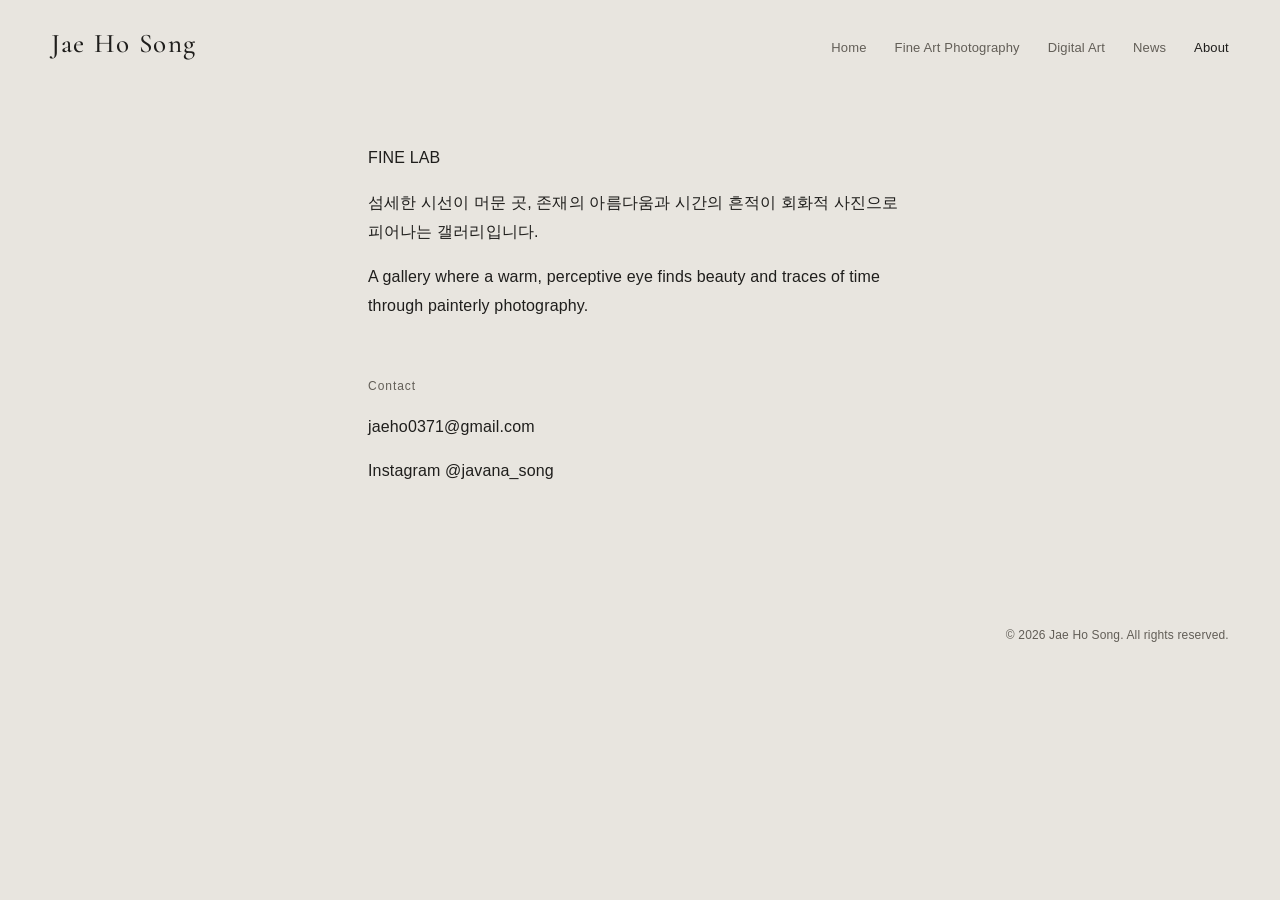
==== about/index.html @ cd671564 "Site update 2026-11-13 16:50" ====
<!doctype html>
<html lang="ko" data-theme="stone" data-type="sans" data-size="area" data-name="cormorant">
<head>
<meta charset="utf-8">
<meta name="viewport" content="width=device-width, initial-scale=1">
<title>About — Jae Ho Song</title>
<meta name="description" content="FINE LAB 섬세한 시선이 머문 곳, 존재의 아름다움과 시간의 흔적이 회화적 사진으로 피어나는 갤러리입니다. A gallery where a warm, perceptive eye finds beauty and traces of time through painterly photogr…"><meta property="og:type" content="website">
<meta property="og:site_name" content="Jae Ho Song">
<meta property="og:title" content="About — Jae Ho Song">
<meta property="og:description" content="FINE LAB 섬세한 시선이 머문 곳, 존재의 아름다움과 시간의 흔적이 회화적 사진으로 피어나는 갤러리입니다. A gallery where a warm, perceptive eye finds beauty and traces of time through painterly photogr…"><meta property="og:locale" content="ko_KR">
<link rel="icon" href="../favicon.ico" sizes="any">
<link rel="icon" type="image/png" sizes="32x32" href="../static/favicon-32.png">
<link rel="apple-touch-icon" href="../static/apple-touch-icon.png">
<link rel="preconnect" href="https://fonts.googleapis.com">
<link rel="preconnect" href="https://fonts.gstatic.com" crossorigin>
<link rel="stylesheet" href="https://fonts.googleapis.com/css2?family=Cormorant+Garamond:wght@500&amp;text=Jae%20Ho%20Song&amp;display=swap">
<link rel="stylesheet" href="../static/style.css?v=68f85788b6">
</head>
<body>
<header class="site-header">
  <a class="site-name" href="../">Jae Ho Song</a>
  <nav aria-label="Site menu">
    <a href="../">Home</a>
    <a href="../fine-art-photography/">Fine Art Photography</a>
    <a href="../digital-art/">Digital Art</a>
<a href="../news/">News</a>    <a href="../about/" aria-current="page">About</a>
  </nav>
</header>
<main>
<article class="about">
  <h1 class="page-title sr-only">About</h1>
<div class="prose"><p>FINE LAB </p>
<p>섬세한 시선이 머문 곳, 존재의 아름다움과 시간의 흔적이 회화적 사진으로 피어나는 갤러리입니다.</p>
<p>A gallery where a warm, perceptive eye finds beauty and traces of time through painterly photography.</p></div>

  <section class="contact-block">
    <h2>Contact</h2>
<p><a class="js-email" data-u="1730oheaj" data-d="moc.liamg">jaeho0371 [at] gmail [dot] com</a></p><p><a href="https://www.instagram.com/javana_song/">Instagram @javana_song</a></p>  </section>
</article>
</main>
<footer class="site-footer no-contact">
  <p>© 2026 Jae Ho Song. All rights reserved.</p>
</footer>
<script src="../static/gallery.js?v=7bb5bf4779" defer></script>
</body>
</html>
---- static/style.css ----
/* Created: 2026-11-10 11:46 */
/*
 * Portfolio styles. Two design axes, chosen in site.yaml:
 *   theme    → <html data-theme="white|light|stone|taupe|gray|mist|espresso|dark|black|slate|navy|green|sage|lightsage|oxblood">   background tone
 *   typeface → <html data-type="sans|serif">    Gothic (system) or Myeongjo (Noto Serif KR)
 *   name_font → <html data-name="plain|cormorant|italiana|cinzel">   the header name only
 * The site recedes like a gallery wall: neutral colours, small type, generous space.
 */

/* ---- Tokens ---------------------------------------------------------- */

/* Background themes (2026-11-10: white, gray, black, navy added). --muted keeps at least
   4.5:1 contrast with --bg, because it is used for small text. */
:root,
[data-theme="light"] {
  --bg: #f2f0eb;          /* warm off-white, gallery wall */
  --text: #2a2926;
  --muted: #6f6b64;
  --line: #dedad2;
  --hover: #000;
  color-scheme: light;
}

[data-theme="white"] {
  --bg: #ffffff;          /* white cube */
  --text: #222222;
  --muted: #737373;
  --line: #e6e6e6;
  --hover: #000;
  color-scheme: light;
}

[data-theme="gray"] {
  --bg: #e2e1de;          /* soft gallery grey, calm behind colour work */
  --text: #252523;
  --muted: #62605b;
  --line: #cbc9c4;
  --hover: #000;
  color-scheme: light;
}

[data-theme="stone"] {
  --bg: #e8e5df;          /* greige: modern and quietly elegant, warm without looking beige */
  --text: #1f1e1c;
  --muted: #625e57;
  --line: #d3cfc7;
  --hover: #000;
  color-scheme: light;
}

[data-theme="espresso"] {
  --bg: #1e1b19;          /* warm charcoal with a hint of brown, softer than black */
  --text: #ece6dd;
  --muted: #9b9289;
  --line: #363130;
  --hover: #fff;
  color-scheme: dark;
}

[data-theme="dark"] {
  --bg: #1c1c1b;          /* deep charcoal, never pure black */
  --text: #e4e1db;
  --muted: #8e8a83;
  --line: #34332f;
  --hover: #fff;
  color-scheme: dark;
}

[data-theme="black"] {
  --bg: #0b0b0b;          /* near black, projection-room feel */
  --text: #e8e6e1;
  --muted: #8f8b84;
  --line: #262624;
  --hover: #fff;
  color-scheme: dark;
}

[data-theme="mist"] {
  --bg: #e6e9ec;          /* very pale blue-grey: white with a cool hint */
  --text: #1e2226;
  --muted: #5c636b;
  --line: #cfd4d9;
  --hover: #000;
  color-scheme: light;
}

[data-theme="slate"] {
  --bg: #22272d;          /* dark blue-grey, quieter and less blue than navy */
  --text: #e4e7ea;
  --muted: #949ca5;
  --line: #363d45;
  --hover: #fff;
  color-scheme: dark;
}

[data-theme="taupe"] {
  --bg: #d9d1c7;          /* warm taupe: one step deeper and warmer than greige */
  --text: #231f1b;
  --muted: #5a5148;
  --line: #c4bbb0;
  --hover: #000;
  color-scheme: light;
}

[data-theme="green"] {
  --bg: #1f2b25;          /* museum green: deep, muted wall of a painting gallery */
  --text: #e6e8e1;
  --muted: #97a299;
  --line: #34433b;
  --hover: #fff;
  color-scheme: dark;
}

[data-theme="sage"] {
  --bg: #363a38;          /* sage green: museum green lighter, saturation down to a quarter (2026-11-10 tuned) */
  --text: #e7e9e4;
  --muted: #a4ada7;
  --line: #49504c;
  --hover: #fff;
  color-scheme: dark;
}

[data-theme="lightsage"] {
  --bg: #dde3de;          /* light sage: pale grey with a hint of green */
  --text: #1f231f;
  --muted: #59615a;
  --line: #c7cec8;
  --hover: #000;
  color-scheme: light;
}

[data-theme="oxblood"] {
  --bg: #2b1a1c;          /* oxblood: deep wine, classical salon wall */
  --text: #eee3df;
  --muted: #a8948f;
  --line: #45302f;
  --hover: #fff;
  color-scheme: dark;
}

[data-theme="navy"] {
  --bg: #161b24;          /* deep ink blue */
  --text: #e3e5ea;
  --muted: #8f97a6;
  --line: #2a3140;
  --hover: #fff;
  color-scheme: dark;
}

:root,
[data-type="sans"] {
  --font: -apple-system, BlinkMacSystemFont, "Apple SD Gothic Neo", "Noto Sans KR", "Helvetica Neue", sans-serif;
  --weight: 400;
  --weight-title: 500;
  --tracking: 0.01em;
}

[data-type="serif"] {
  --font: "Noto Serif KR", "AppleMyungjo", "Nanum Myeongjo", Georgia, serif;
  --weight: 300;
  --weight-title: 400;
  --tracking: 0;
}

:root {
  --gutter: clamp(16px, 4vw, 56px);
  --page-max: 1280px;     /* content width shared by header, galleries and footer */
  --gap: clamp(8px, 1.25vw, 18px);   /* space between works in masonry */
  --measure: 34rem;       /* comfortable reading width for statements */
  --work-max-h: 64vh;     /* tallest a work may be in the sequence view (84 → 72 → 64vh, 2026-11-10) */
  /*
   * Equal-area sizing: a work with aspect ratio r (= --r, width/height) gets
   *   width = K·√r,  height = K/√r   → area K² for every work.
   * K = 66vh puts a 2:3 portrait at ~81vh tall and a 3:2 landscape at ~81vh wide.
   * On narrow screens K also stays below column width / √1.5, so a 3:2 landscape still
   * fits the column and portraits shrink to the same area instead of filling the width.
   */
  --area-ref: 1.1547;     /* √(4/3): a 4:3 landscape (the operator's format) fills a column at equal area */
  --area-k: min(58vh, calc((100vw - 2 * var(--gutter)) / var(--area-ref)));   /* 2026-11-10: 66 → 76 → 66 → 58vh (large view smaller) */
}

/* ---- Base ------------------------------------------------------------ */

* { box-sizing: border-box; }

html { background: var(--bg); }

body {
  margin: 0;
  background: var(--bg);
  color: var(--text);
  font-family: var(--font);
  font-weight: var(--weight);
  font-size: 15px;
  line-height: 1.75;
  letter-spacing: var(--tracking);
  -webkit-font-smoothing: antialiased;
  transition: background-color .3s ease, color .3s ease;
  word-break: keep-all;        /* Korean: break lines between words, not inside them */
  overflow-wrap: break-word;   /* but never let a long unbroken string overflow */
}

a { color: inherit; text-decoration: none; transition: color .2s ease; }
a:hover { color: var(--hover); }

img { display: block; max-width: 100%; height: auto; }

button {
  font: inherit;
  color: inherit;
  background: none;
  border: 0;
  padding: 0;
  cursor: pointer;
}

:focus-visible { outline: 1px solid var(--muted); outline-offset: 4px; }

.year, .count, .work-detail { color: var(--muted); }
.empty { color: var(--muted); padding: 24vh 0; text-align: center; }

/* ---- Header & footer -------------------------------------------------- */

/* Header, content and footer share one width so their edges line up. */
.site-header, main, .site-footer {
  width: 100%;
  max-width: calc(var(--page-max) + 2 * var(--gutter));
  margin-inline: auto;
}

.site-header {
  display: flex;
  justify-content: space-between;
  align-items: baseline;
  gap: 16px;
  padding: 28px var(--gutter);
}
.site-name {
  font-family: var(--name-font, var(--font));
  font-size: var(--name-size, 15px);
  font-weight: var(--name-weight, var(--weight-title));
  letter-spacing: var(--name-spacing, 0.08em);
  line-height: 1.2;
}
/* Name typeface (site.yaml name_font → <html data-name>). Latin display faces loaded from
   Google Fonts with only the name's letters; anything else falls back to the body font. */
[data-name="cormorant"] { --name-font: "Cormorant Garamond", var(--font); --name-size: 27px; --name-weight: 500; --name-spacing: 0.06em; }
[data-name="italiana"]  { --name-font: "Italiana", var(--font);           --name-size: 26px; --name-weight: 400; --name-spacing: 0.12em; }
[data-name="cinzel"]    { --name-font: "Cinzel", var(--font);             --name-size: 18px; --name-weight: 500; --name-spacing: 0.14em; }
.site-header { flex-wrap: wrap; }
.site-header nav { display: flex; flex-wrap: wrap; gap: 8px 28px; font-size: 13px; color: var(--muted); }
.site-header nav a:hover { color: var(--text); }
.site-header nav a[aria-current="page"] { color: var(--text); }
@media (max-width: 600px) { .site-header nav { gap: 8px 18px; } }

main { padding: 0 var(--gutter) 96px; }

.page-title {
  font-size: 13px;
  font-weight: var(--weight);
  color: var(--muted);
  letter-spacing: 0.08em;
  margin: 40px 0 48px;
}

.site-footer {
  display: flex;
  flex-wrap: wrap;
  justify-content: space-between;
  gap: 8px 24px;
  padding: 28px var(--gutter);
  font-size: 12px;
  color: var(--muted);
}
.site-footer p { margin: 0; }
.site-footer .contact { display: flex; gap: 20px; }
.site-footer.no-contact { justify-content: flex-end; }   /* © line stays on the right */

/* ---- Home ------------------------------------------------------------- */

.home-featured { display: grid; gap: 16vh; padding: 2vh 0 10vh; }
/* The artist's name under the featured work was removed from view (2026-11-10, operator request);
   the h1 stays for screen readers and search engines. The header already shows the name. */
.home-name {
  position: absolute;
  width: 1px; height: 1px;
  margin: -1px; padding: 0; border: 0;
  overflow: hidden;
  clip: rect(0 0 0 0);
  white-space: nowrap;
}
.featured-work { margin: 0; display: flex; justify-content: center; }
.featured-work[hidden] { display: none; }   /* one featured work on screen; the rest wait */
.featured-work img { max-height: 62vh; width: auto; }   /* the first screen is not filled by one photo */

/* Home slideshow = a "video screen" in place of the featured work (2026-11-13, operator
   request). gallery.js removes `hidden` from every work and stacks them in one grid cell
   (as tall as the tallest, so the page never jumps); only .is-current is visible. --r sizes
   a deferred work's box before its image is loaded.
   Dissolve (operator request, 2–3 s, site.yaml slideshow_dissolve → --dissolve): the new work
   fades in on top while the old one stays almost full until late (ease-in curve), so the two
   pictures blend into each other instead of dipping to the background in between. */
.home-featured.has-slideshow { padding-bottom: 0; }
.home-featured.is-player { grid-template-areas: "s"; gap: 0; }
.home-featured.is-player .featured-work {
  grid-area: s;
  align-self: center;
  z-index: 0;
  opacity: 0;
  visibility: hidden;
  transition: opacity var(--dissolve, 2.5s) cubic-bezier(.7, 0, .9, .6),
              visibility 0s linear var(--dissolve, 2.5s);
}
.home-featured.is-player .featured-work.is-current {
  z-index: 1;
  opacity: 1;
  visibility: visible;
  transition: opacity var(--dissolve, 2.5s) cubic-bezier(.4, 0, .4, 1);
}
.home-featured.is-player .featured-work img { aspect-ratio: var(--r); height: auto; }
/* Home canvas (site.yaml home_canvas / home_bezel, 2026-11-13, operator request): the featured
   work and the slideshow play inside a fixed-ratio screen with a slim bezel, so the frame never
   changes size. Like the equal square cells, every work is fitted inside whole (the long side
   meets the screen edge), centred, never cropped or stretched; the rest is the screen colour.
   The section is a size container, so 100cqw / 100cqh are the inside of the screen. */
.home-featured.has-canvas {
  --bz: 4px;                                              /* bezel width */
  --bz-pad: 0px;                                          /* mat between bezel and screen */
  --bz-color: color-mix(in srgb, var(--text) 22%, var(--bg));
  --bz-screen: color-mix(in srgb, var(--text) 5%, var(--bg));
  --bz-radius: 6px;
  --bz-shadow: none;
  box-sizing: border-box;
  width: min(100%, 1000px, calc(62vh * var(--canvas-r)));
  aspect-ratio: var(--canvas-r);
  margin: 2vh auto 10vh;
  padding: var(--bz-pad);
  border: var(--bz) solid var(--bz-color);
  border-radius: var(--bz-radius);
  background: var(--bz-screen);
  box-shadow: var(--bz-shadow);
  container-type: size;
  overflow: hidden;
  grid-template-areas: "s";
  gap: 0;
}
.home-featured.has-canvas.has-slideshow { margin-bottom: 0; }
.home-featured.has-canvas[data-bezel="monitor"] {
  --bz: 6px;
  --bz-color: #1c1c1e;
  --bz-screen: #0d0d0e;
  --bz-radius: 8px;
  --bz-shadow: 0 8px 28px rgba(0, 0, 0, .18);
}
.home-featured.has-canvas[data-bezel="frame"] {
  --bz: 1px;
  --bz-pad: 14px;
  --bz-color: var(--line);
  --bz-screen: color-mix(in srgb, var(--text) 3%, var(--bg));
  --bz-radius: 0;
}
.home-featured.has-canvas .featured-work {
  grid-area: s;
  min-width: 0;
  min-height: 0;
  display: flex;
  align-items: center;
  justify-content: center;
}
.home-featured.has-canvas .featured-work img {
  width: min(100cqw, calc(100cqh * var(--r)));
  height: auto;
  max-height: none;
  aspect-ratio: var(--r);
}
.home-featured.has-canvas .featured-work[hidden] { display: none; }
@media (max-width: 700px) {
  .home-featured.has-canvas { --bz: 3px; }
  .home-featured.has-canvas[data-bezel="frame"] { --bz: 1px; --bz-pad: 8px; }
}

.home-controls {
  display: flex;
  justify-content: center;
  align-items: center;
  gap: 4px;
  margin: 3.5vh 0 10vh;                /* gap above: 5vh → 3.5vh (operator request) */
}
.home-controls[hidden] { display: none; }
/* Player keys (2026-11-13, operator request): the icon alone, no shape around it, in a tone
   close to the background; it turns to the text colour on hover/focus and dips slightly when
   pressed. The 48×32 box is only the click/touch area. */
.key {
  width: 48px;
  height: 32px;                        /* clearly lower than wide (operator request) */
  display: inline-flex;
  align-items: center;
  justify-content: center;
  color: color-mix(in srgb, var(--text) 55%, var(--bg));   /* icon in the background's tone */
  background: none;
  border: 0;
  transition: color .15s, transform .1s;
}
.key:hover, .key:focus-visible { color: var(--text); }
.key:active { transform: translateY(1px); }
.key svg { width: 18px; height: 18px; fill: currentColor; }
/* Play / Pause icons 1.5× the arrows (operator request), in a slightly taller box. */
.hc-play { height: 40px; }
.hc-play svg { width: 27px; height: 27px; }
.hc-play .icon-play { margin-left: 2px; }   /* optical centre of ▶ */
.hc-play[data-state="playing"] .icon-play, .hc-play[data-state="paused"] .icon-pause { display: none; }
.hc-mute[data-state="on"] .icon-muted, .hc-mute[data-state="off"] .icon-sound { display: none; }
@media (prefers-reduced-motion: reduce) {
  .home-featured.is-player .featured-work, .home-featured.is-player .featured-work.is-current { transition: none; }
}

.series-index { max-width: var(--measure); margin: 0 auto; }
.index-category {
  font-size: 12px;
  font-weight: var(--weight);
  color: var(--muted);
  letter-spacing: 0.08em;
  margin: 40px 0 10px;
}
.index-category:first-child { margin-top: 0; }
.series-index ul { list-style: none; padding: 0; margin: 0; }
.series-index li { border-top: 1px solid var(--line); }
.series-index li:last-child { border-bottom: 1px solid var(--line); }
.series-index a {
  display: flex;
  justify-content: space-between;
  gap: 16px;
  padding: 14px 0;
}

/* ---- Series list ------------------------------------------------------ */

.series-grid { padding: 0; margin: 0; }
.series-grid.count-1 { max-width: 1080px; margin: 0 auto; }
.series-grid.count-2 { display: grid; gap: 72px 40px; grid-template-columns: repeat(auto-fit, minmax(min(100%, 360px), 1fr)); }
.series-grid.count-many { --cols: 3; --gap: clamp(16px, 2.5vw, 40px); display: grid; grid-template-columns: repeat(var(--cols), minmax(0, 1fr)); gap: 56px var(--gap); }   /* 3+ series: plain rows of equal cells (2026-11-11, was masonry) */
@media (max-width: 1100px) { .series-grid.count-many { --cols: 2; } }
@media (max-width: 600px)  { .series-grid.count-many { --cols: 1; } }
.series-grid a { display: block; }
.series-grid.count-1 .cover img { width: 100%; }
.series-grid a:hover img { opacity: .92; }
.series-meta { display: flex; gap: 12px; align-items: baseline; margin-top: 14px; }
.series-meta .count { margin-left: auto; font-size: 12px; }

/* ---- Series page ------------------------------------------------------ */

/* Title block aligned with the left edge of the works below (2026-11-10). In the sequence view
   gallery.js sets --head-indent to the first work's left edge; text keeps a reading width. */
.series-header { margin: 40px 0 6vh; padding-left: var(--head-indent, 0px); }
.series-header > * { max-width: var(--measure); }
.breadcrumb { display: flex; flex-wrap: wrap; gap: 8px; margin: 0 0 6px; font-size: 12px; letter-spacing: 0.04em; color: var(--muted); }
.breadcrumb a { text-decoration: underline; text-decoration-color: var(--line); text-underline-offset: 3px; }
.breadcrumb a:hover { color: var(--text); text-decoration-color: currentColor; }

/* Previous / next series, under the works */
.series-pager {
  display: flex;
  justify-content: space-between;
  gap: 24px;
  margin-top: 12vh;
  padding-top: 28px;
  border-top: 1px solid var(--line);
}
.series-pager a { display: flex; flex-direction: column; gap: 6px; max-width: 48%; }
.pager-next { margin-left: auto; text-align: right; align-items: flex-end; }
.pager-label { font-size: 12px; letter-spacing: 0.04em; color: var(--muted); }
.pager-title { font-size: 16px; font-weight: var(--weight-title); line-height: 1.4; }
.series-pager a:hover .pager-label { color: var(--text); }
.series-pager a:hover .pager-title { text-decoration: underline; text-underline-offset: 4px; }

/* Previous / next series as fixed arrows, halfway down the screen, in the space outside the
   content column (so they never cover a work). Hidden on narrow screens, where the margin is
   too thin; the pager at the bottom stays. */
.series-side a {
  position: fixed;
  top: 50%;
  z-index: 5;
  transform: translate(-50%, -50%);
  display: grid;
  place-items: center;
  width: 32px;
  height: 64px;
  font-size: 46px;
  font-weight: 200;
  line-height: 1;
  color: var(--muted);
  transition: color .2s ease;
}
/* centred in the free space beside the content column: half of max(gutter, side margin) */
.series-side .side-prev { left: calc(max(var(--gutter), (100vw - var(--page-max)) / 2) / 2); }
.series-side .side-next { right: calc(max(var(--gutter), (100vw - var(--page-max)) / 2) / 2); transform: translate(50%, -50%); }
.series-side a:hover, .series-side a:focus-visible { color: var(--text); }
/* On hover / keyboard focus a label slides out toward the page: "Previous series" + title
   (2026-11-11). It may overlap a work while shown, so it has the page background. */
.series-side .side-label {
  position: absolute;
  top: 50%;
  display: flex;
  flex-direction: column;
  gap: 4px;
  padding: 10px 14px;
  white-space: nowrap;
  font-size: 13px;
  font-weight: normal;
  line-height: 1.3;
  color: var(--text);
  background: var(--bg);
  opacity: 0;
  pointer-events: none;
  transition: opacity .2s ease, transform .2s ease;
}
.series-side .side-label .pager-title { font-size: 15px; }
.series-side .side-prev .side-label { left: 100%; transform: translate(-6px, -50%); }
.series-side .side-next .side-label { right: 100%; transform: translate(6px, -50%); align-items: flex-end; text-align: right; }
.series-side a:hover .side-label,
.series-side a:focus-visible .side-label { opacity: 1; transform: translate(0, -50%); }
@media (max-width: 900px) { .series-side { display: none; } }

/* Category page header */
.category-header { margin: 40px 0 56px; }
.category-header > * { max-width: var(--measure); }
.category-header.count-1 { max-width: 1080px; margin-inline: auto; }   /* same box as the single cover */
.category-header h1 { font-size: 22px; font-weight: var(--weight-title); margin: 0; line-height: 1.4; }
.series-header h1 { font-size: 22px; font-weight: var(--weight-title); margin: 0; line-height: 1.4; }
.series-sub { display: flex; gap: 12px; margin: 6px 0 0; font-size: 13px; }
.statement { margin-top: 28px; }
.statement p { margin: 0 0 1em; }

.view-switch { display: flex; gap: 20px; margin-top: 36px; font-size: 13px; color: var(--muted); }
.view-switch[hidden] { display: none; }   /* shown by gallery.js; without JS only the sequence exists */
.view-switch button[aria-pressed="true"] { color: var(--text); text-decoration: underline; text-underline-offset: 6px; }

/* Sequence: one work per screen (image ≤ 84vh plus generous spacing between works) */
.sequence { display: grid; gap: 16vh; }
@media (max-width: 700px) { .sequence { gap: 9vh; } }
.work {
  margin: 0;
  display: flex;
  flex-direction: column;
  align-items: center;
  scroll-margin-top: 6vh;
}
.work-link { display: block; width: 100%; cursor: zoom-in; }
.work img { max-height: var(--work-max-h); width: auto; margin-inline: auto; }

/* Equal area (html[data-size="area"]): width from the formula above, never wider
   than the column and never taller than --work-max-h. --r / --sr come from build.py. */
[data-size="area"] .work img {
  width: min(100%, calc(var(--area-k) * var(--sr)), calc(var(--work-max-h) * var(--r)));
  max-height: none;
}
/* Home page featured works: same equal-area rule on a smaller scale, so the first screen
   is not filled by one photo (2026-11-10: was 84% of the screen height, now ≤ 62%). */
[data-size="area"] .featured-work img {
  --featured-k: min(54vh, var(--area-k));
  --featured-max-h: 62vh;
  width: min(100%, calc(var(--featured-k) * var(--sr)), calc(var(--featured-max-h) * var(--r)));
  max-height: none;
}
.work figcaption { margin-top: 18px; font-size: 13px; text-align: center; line-height: 1.6; }
.work figcaption .work-detail { display: block; font-size: 12px; }

/* ---- Masonry (series index, series list with 3+ series) -----------------
 * Every work keeps its original aspect ratio: fixed column widths, natural heights,
 * nothing cropped. static/gallery.js deals items into the shortest column in order;
 * without JS the CSS multi-column fallback below shows the same thing (column order).
 */
.masonry { --cols: 4; }
/* Series grid view (목록 보기): equal-AREA brick rows (2026-11-11, operator request; first
   tried equal-height rows, where a 3:4 portrait got only 56% of a 4:3 landscape's area).
   Each row fills the width; every work in a row has the same area, so a portrait is about
   1.3× taller than a landscape and a landscape about 1.3× wider. Flex basis and grow are both
   ∝ √r, so widths stay ∝ √r while the row stretches (width·height = constant per row).
   Works hang from a shared top line in their row (2026-11-11; tried centred, then bottom);
   nothing is cropped; artist's order; no JS.
   --row-h is the height a square work would have. The ::after filler keeps a short last
   row at the target size. Browsers without CSS sqrt() fall back to equal-height rows. */
.index-grid {
  --row-h: clamp(110px, 24vw, 320px);
  --gap: clamp(8px, 1.4vw, 20px);
  display: flex;
  flex-wrap: wrap;
  align-items: flex-start;   /* top edges line up in each row */
  gap: var(--gap);
}
.index-grid > .m-item { flex: calc(var(--r) * 100) 1 calc(var(--r) * var(--row-h)); min-width: 0; }
.index-grid > .m-item { flex: calc(sqrt(var(--r)) * 100) 1 calc(sqrt(var(--r)) * var(--row-h)); }
.index-grid::after { content: ""; flex: 100000 1 0; }   /* takes all spare space in the last row only */
@media (max-width: 1100px) { .masonry { --cols: 3; } }
@media (max-width: 700px)  { .masonry { --cols: 2; } }

.masonry:not(.is-masonry) { column-count: var(--cols); column-gap: var(--gap); }
.masonry:not(.is-masonry) > .m-item { break-inside: avoid; margin-bottom: var(--gap); }
.masonry.is-masonry { display: flex; align-items: flex-start; gap: var(--gap); }
.masonry-col { flex: 1 1 0; min-width: 0; display: flex; flex-direction: column; gap: var(--gap); }
.m-item { position: relative; }
.m-item a { display: block; }
.m-item img { width: 100%; height: auto; }
/* Equal cells in grids (2026-11-11, operator request: mixed landscape/portrait looked uneven).
   In the series 목록 보기 and the category page (2+ series) every work fits inside the same
   square cell: its long edge equals the cell side, so a 4:3 landscape and a 3:4 portrait are
   the same size turned 90°. The work is whole (never cropped) and centred in the cell both ways
   (2026-11-11; it sat at the left before). The cell is the column width (cqw of
   the container), so rows line up. Browsers without container queries show every work at
   full column width, as before. */
.series-grid:not(.count-1) .m-item { container-type: inline-size; }
.series-grid:not(.count-1) .cover img {
  width: min(100cqw, calc(100cqw * var(--r)));
  margin-block: calc((100cqw - min(100cqw, calc(100cqw / var(--r)))) / 2);
  margin-inline: auto;
}
.series-grid:not(.count-1) .cover { display: flow-root; }   /* keeps the cover's centring margins inside it, so title rows line up */
.series-grid:not(.count-1) .cover img { height: auto; }
/* The series title starts at the cover's left edge, not the cell's. */
.series-grid:not(.count-1) .series-meta { padding-inline-start: calc((100cqw - min(100cqw, calc(100cqw * var(--r)))) / 2); }
.index-grid .m-item > a { position: relative; }
   /* the hover caption sits on the work, not the empty part of the cell */

/* Index view of a series */
.index-grid a { cursor: zoom-in; }
.index-grid img { transition: opacity .2s ease; }
.index-grid a:hover img { opacity: .85; }

/* Titles: hidden until hover or keyboard focus, so the grid stays quiet */
.index-caption {
  position: absolute;
  left: 0;
  right: 0;
  bottom: 0;
  padding: 18px 10px 8px;
  font-size: 12px;
  line-height: 1.4;
  color: #fff;
  background: linear-gradient(transparent, rgba(0, 0, 0, .55));
  opacity: 0;
  transition: opacity .2s ease;
  pointer-events: none;
}
.index-grid a:hover .index-caption,
.index-grid a:focus-visible .index-caption { opacity: 1; }

.series[data-view="sequence"] .index-grid { display: none; }
.series[data-view="index"] .sequence { display: none; }

/* ---- Lightbox: one work, whole, at its original aspect ratio -------------- */

.lightbox {
  --lb-pad: clamp(12px, 3vw, 48px);
  --lb-cap: 56px;                      /* room for the caption under the work */
  position: fixed;
  inset: 0;
  width: 100vw;
  height: 100dvh;
  max-width: none;
  max-height: none;
  margin: 0;
  padding: 0;
  border: 0;
  background: var(--bg);
  color: var(--text);
  overflow: hidden;
}
.lightbox::backdrop { background: var(--bg); }
.lightbox:focus { outline: none; }
html.lb-open { overflow: hidden; }

.lb-stage {
  position: absolute;
  inset: var(--lb-pad) var(--lb-pad) calc(var(--lb-pad) + var(--lb-cap));
  display: flex;
  align-items: center;
  justify-content: center;
}
/* Fit inside the stage in both directions; height follows from the ratio. */
.lb-img {
  width: min(100%, calc((100dvh - 2 * var(--lb-pad) - var(--lb-cap)) * var(--r, 1.5)));
  height: auto;
  max-height: 100%;
  user-select: none;
  -webkit-user-drag: none;
}

.lb-caption {
  position: absolute;
  left: var(--lb-pad);
  right: var(--lb-pad);
  bottom: calc(var(--lb-pad) / 2);
  height: var(--lb-cap);
  margin: 0;
  display: flex;
  flex-direction: column;
  align-items: center;
  justify-content: center;
  font-size: 13px;
  line-height: 1.6;
  text-align: center;
}
.lb-detail { font-size: 12px; color: var(--muted); }
.lb-count { position: absolute; top: 14px; left: var(--lb-pad); margin: 0; font-size: 12px; color: var(--muted); }

.lb-btn {
  position: absolute;
  width: 44px;
  height: 44px;
  display: flex;
  align-items: center;
  justify-content: center;
  font-size: 26px;
  line-height: 1;
  color: var(--muted);
}
.lb-btn:hover { color: var(--text); }
.lb-btn[hidden] { display: none; }
.lb-close { top: 4px; right: 4px; font-size: 20px; }
.lb-prev, .lb-next { top: 50%; transform: translateY(-50%); }
.lb-prev { left: 0; }
.lb-next { right: 0; }
/* Touch screens swipe instead; arrows would sit on top of the work. */
@media (hover: none) { .lb-prev, .lb-next { display: none; } }

/* ---- About ------------------------------------------------------------ */

.about { max-width: var(--measure); margin: 0 auto; padding-top: 40px; }   /* room the hidden title used to take */
/* About text a little larger than the 15px body text (2026-11-10, operator request) */
.about { font-size: 16px; }
.about .prose { line-height: 1.8; }
/* Hidden on screen, still read by screen readers and search engines */
.sr-only {
  position: absolute !important;
  width: 1px; height: 1px;
  margin: -1px; padding: 0; border: 0;
  overflow: hidden;
  clip: rect(0 0 0 0);
  white-space: nowrap;
}
.about .page-title { color: var(--text); font-size: 22px; font-weight: var(--weight-title); letter-spacing: 0; }
.cv h2, .contact-block h2 {
  font-size: 12px;
  font-weight: var(--weight);
  color: var(--muted);
  letter-spacing: 0.08em;
  margin: 56px 0 14px;
}
.cv dl { display: grid; grid-template-columns: 4.5em 1fr; gap: 8px 16px; margin: 0; }
.cv dt { color: var(--muted); }
.cv dd { margin: 0; }

/* ---- News (F-26, 2026-11-13) ------------------------------------------ */

.news { max-width: var(--measure); margin: 0 auto; padding-top: 40px; font-size: 16px; }
.news-group + .news-group { margin-top: 56px; }
/* Category headings in the same small, spaced capitals as the CV headings. */
.news-heading {
  font-size: 12px;
  font-weight: var(--weight);
  color: var(--muted);
  letter-spacing: 0.08em;
  text-transform: uppercase;
  margin: 0 0 14px;
}
.news-list { list-style: none; margin: 0; padding: 0; }
.news-item {
  display: grid;
  grid-template-columns: 7em 1fr;
  gap: 4px 16px;
  padding: 22px 0;
  border-top: 1px solid var(--line);
}
.news-item:last-child { border-bottom: 1px solid var(--line); }
.news-date { margin: 0; color: var(--muted); font-size: 14px; line-height: 1.7; font-variant-numeric: tabular-nums; }
.news-title { margin: 0; font-size: 16px; font-weight: var(--weight-title); line-height: 1.6; }
.news-title a { text-decoration: underline; text-decoration-color: var(--line); text-underline-offset: 3px; }
.news-title a:hover { text-decoration-color: currentColor; }
.news .prose { margin-top: 6px; line-height: 1.8; color: var(--text); }
.news .prose p { margin: 0 0 .6em; }
.news .prose p:last-child { margin-bottom: 0; }
@media (max-width: 560px) { .news-item { grid-template-columns: 1fr; } }

/* ---- Design switcher (preview build only) ------------------------------ */

.design-switcher {
  position: fixed;
  right: 16px;
  bottom: 16px;
  z-index: 10;
  display: flex;
  flex-wrap: wrap;
  align-items: center;
  gap: 8px 14px;
  padding: 10px 14px;
  font: 12px/1.4 -apple-system, "Apple SD Gothic Neo", sans-serif;
  letter-spacing: 0;
  color: #222;
  background: rgba(255, 255, 255, .92);
  border: 1px solid rgba(0, 0, 0, .12);
  border-radius: 8px;
  box-shadow: 0 4px 16px rgba(0, 0, 0, .15);
  max-width: calc(100vw - 32px);
}
.ds-label { font-weight: 600; }
.ds-group { display: flex; flex-wrap: wrap; border: 1px solid rgba(0, 0, 0, .15); border-radius: 6px; overflow: hidden; }
.ds-group button { padding: 4px 10px; color: #444; }
.ds-group button + button { border-left: 1px solid rgba(0, 0, 0, .15); }
.ds-group button[aria-pressed="true"] { background: #222; color: #fff; }

@media (prefers-reduced-motion: reduce) {
  body, a { transition: none; }
}
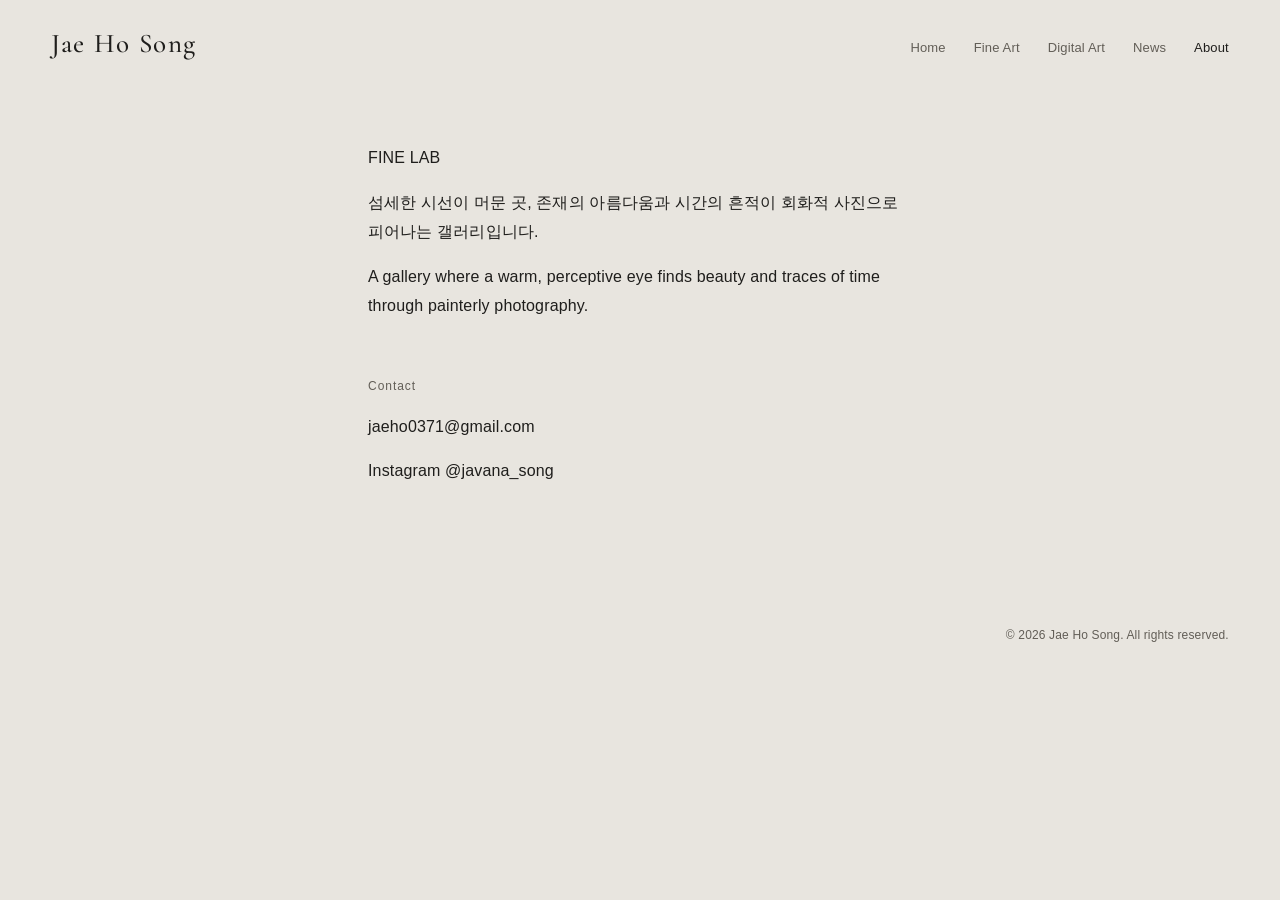
==== commit f6498e6a: "Site update 2026-11-13 18:59" ====
--- a/about/index.html
+++ b/about/index.html
@@ -14,14 +14,14 @@
 <link rel="preconnect" href="https://fonts.googleapis.com">
 <link rel="preconnect" href="https://fonts.gstatic.com" crossorigin>
 <link rel="stylesheet" href="https://fonts.googleapis.com/css2?family=Cormorant+Garamond:wght@500&amp;text=Jae%20Ho%20Song&amp;display=swap">
-<link rel="stylesheet" href="../static/style.css?v=68f85788b6">
+<link rel="stylesheet" href="../static/style.css?v=b709d45719">
 </head>
 <body>
 <header class="site-header">
   <a class="site-name" href="../">Jae Ho Song</a>
   <nav aria-label="Site menu">
     <a href="../">Home</a>
-    <a href="../fine-art-photography/">Fine Art Photography</a>
+    <a href="../fine-art-photography/">Fine Art</a>
     <a href="../digital-art/">Digital Art</a>
 <a href="../news/">News</a>    <a href="../about/" aria-current="page">About</a>
   </nav>
@@ -41,6 +41,6 @@
 <footer class="site-footer no-contact">
   <p>© 2026 Jae Ho Song. All rights reserved.</p>
 </footer>
-<script src="../static/gallery.js?v=7bb5bf4779" defer></script>
+<script src="../static/gallery.js?v=767dd7b89a" defer></script>
 </body>
 </html>
--- a/static/style.css
+++ b/static/style.css
@@ -251,7 +251,23 @@
 .site-header nav { display: flex; flex-wrap: wrap; gap: 8px 28px; font-size: 13px; color: var(--muted); }
 .site-header nav a:hover { color: var(--text); }
 .site-header nav a[aria-current="page"] { color: var(--text); }
-@media (max-width: 600px) { .site-header nav { gap: 8px 18px; } }
+/* Phones (2026-11-13, operator request: About dropped to a second line): the menu takes its own
+   full-width line under the name and never wraps — the items are spread across the width, a
+   little smaller; on very narrow screens the line scrolls sideways instead of breaking. */
+@media (max-width: 600px) {
+  .site-header { row-gap: 14px; }
+  .site-header nav {
+    width: 100%;
+    flex-wrap: nowrap;
+    justify-content: space-between;
+    gap: 0 14px;
+    font-size: 12.5px;
+    white-space: nowrap;
+    overflow-x: auto;
+    scrollbar-width: none;
+  }
+  .site-header nav::-webkit-scrollbar { display: none; }
+}
 
 main { padding: 0 var(--gutter) 96px; }
 
@@ -352,13 +368,82 @@
   --bz-radius: 8px;
   --bz-shadow: 0 8px 28px rgba(0, 0, 0, .18);
 }
+/* B. Gallery frame (revised 2026-11-13, operator request): a flat mat board laid on the wall — no
+   outline, no shadow; just a mat a shade lighter than the wall (5% white) with a faint paper grain.
+   (Tried the same day and turned down: a hairline outline, a 22% lighter mat, shadows.) */
 .home-featured.has-canvas[data-bezel="frame"] {
-  --bz: 1px;
+  --bz: 0px;
   --bz-pad: 14px;
-  --bz-color: var(--line);
-  --bz-screen: color-mix(in srgb, var(--text) 3%, var(--bg));
-  --bz-radius: 0;
-}
+  --bz-screen: color-mix(in srgb, var(--bg) 95%, #fff);
+  --bz-radius: 1px;
+  --bz-shadow: none;
+  position: relative;
+  isolation: isolate;                    /* keeps the grain layer under the works */
+}
+/* D. Frosted glass (2026-11-13, operator request; strengthened the same day): the mat is
+   see-through — the wall shows through it — with the mat's fine grain, a sheen that is brightest
+   at the top-left, one soft diagonal streak of light, light caught along the top and left edges
+   and a faint inner glow. No dark outline and no drop shadow. */
+.home-featured.has-canvas[data-bezel="glass"] {
+  --bz: 0px;
+  --bz-pad: 14px;
+  --bz-screen: color-mix(in srgb, var(--text) 1%, var(--bg));   /* 1% off the wall: a pane, close to the wall's tone (operator request; was 2%) */
+  --bz-radius: 3px;
+  /* With the pane only 1% off the wall, the sheen and the edge light carry the glass, so both
+     were raised a little (operator request, 2026-11-13). */
+  --bz-shadow: inset 0 1px 0 rgba(255, 255, 255, .8), inset 1px 0 0 rgba(255, 255, 255, .45),
+               inset 0 -1px 0 rgba(255, 255, 255, .18), inset 0 0 24px rgba(255, 255, 255, .22);
+  position: relative;
+  isolation: isolate;
+  background-image:
+    linear-gradient(118deg, transparent 16%, rgba(255, 255, 255, .22) 23%, rgba(255, 255, 255, .05) 30%, transparent 36%),
+    linear-gradient(155deg, rgba(255, 255, 255, .48) 0%, rgba(255, 255, 255, .17) 36%,
+                            rgba(255, 255, 255, .06) 62%, rgba(255, 255, 255, .17) 100%);
+}
+/* E. Glass with a chrome rim (2026-11-13, operator request): the frosted glass above, held in a
+   thin polished-metal rim — a 2.5px border painted with bright and dark silver bands (the glass
+   layers are clipped to the padding box, the metal to the border box) and a tiny contact shadow. */
+.home-featured.has-canvas[data-bezel="chrome"] {
+  --bz: 2.5px;
+  --bz-pad: 14px;
+  --bz-color: transparent;
+  --bz-radius: 4px;
+  --bz-shadow: inset 0 1px 0 rgba(255, 255, 255, .55), inset 0 0 22px rgba(255, 255, 255, .14),
+               0 1px 2px rgba(0, 0, 0, .14), 0 3px 10px -4px rgba(0, 0, 0, .12);
+  position: relative;
+  isolation: isolate;
+  background:
+    linear-gradient(118deg, transparent 16%, rgba(255, 255, 255, .16) 23%, rgba(255, 255, 255, .04) 30%, transparent 36%) padding-box,
+    linear-gradient(155deg, rgba(255, 255, 255, .38) 0%, rgba(255, 255, 255, .13) 36%,
+                            rgba(255, 255, 255, .05) 62%, rgba(255, 255, 255, .14) 100%) padding-box,
+    linear-gradient(color-mix(in srgb, var(--text) 1%, var(--bg)), color-mix(in srgb, var(--text) 1%, var(--bg))) padding-box,
+                                                           /* under the glass: 1% off the wall; hides the metal except in the rim */
+    linear-gradient(135deg, #f7f7f7 0%, #a4a4a4 18%, #fdfdfd 34%, #7d7d7d 52%, #e6e6e6 68%,
+                            #8f8f8f 84%, #f4f4f4 100%) border-box;
+}
+/* Paper (2026-11-13; given more of a paper feel at the operator's request): three tiled noises,
+   multiplied very lightly over the mat — a fine grain, short fibres (noise stretched along one
+   axis, in two directions) and a soft large-scale mottle, as in mould-made paper. No image files.
+   (A hanji version with long fibres and laid lines was tried and turned down the same day.) */
+.home-featured.has-canvas[data-bezel="chrome"]::before,
+.home-featured.has-canvas[data-bezel="glass"]::before,
+.home-featured.has-canvas[data-bezel="frame"]::before {
+  content: "";
+  position: absolute;
+  inset: 0;
+  z-index: -1;
+  pointer-events: none;
+  background-image:
+    url("data:image/svg+xml,%3Csvg xmlns='http://www.w3.org/2000/svg' width='180' height='180'%3E%3Cfilter id='n'%3E%3CfeTurbulence type='fractalNoise' baseFrequency='.85' numOctaves='3' seed='1' stitchTiles='stitch'/%3E%3CfeColorMatrix values='0 0 0 0 0  0 0 0 0 0  0 0 0 0 0  0 0 0 .6 0'/%3E%3C/filter%3E%3Crect width='100%25' height='100%25' filter='url(%23n)'/%3E%3C/svg%3E"),
+    url("data:image/svg+xml,%3Csvg xmlns='http://www.w3.org/2000/svg' width='260' height='260'%3E%3Cfilter id='n'%3E%3CfeTurbulence type='fractalNoise' baseFrequency='0.012 0.42' numOctaves='2' seed='7' stitchTiles='stitch'/%3E%3CfeColorMatrix values='0 0 0 0 0  0 0 0 0 0  0 0 0 0 0  0 0 0 .45 0'/%3E%3C/filter%3E%3Crect width='100%25' height='100%25' filter='url(%23n)'/%3E%3C/svg%3E"),
+    url("data:image/svg+xml,%3Csvg xmlns='http://www.w3.org/2000/svg' width='260' height='260'%3E%3Cfilter id='n'%3E%3CfeTurbulence type='fractalNoise' baseFrequency='0.42 0.012' numOctaves='2' seed='11' stitchTiles='stitch'/%3E%3CfeColorMatrix values='0 0 0 0 0  0 0 0 0 0  0 0 0 0 0  0 0 0 .3 0'/%3E%3C/filter%3E%3Crect width='100%25' height='100%25' filter='url(%23n)'/%3E%3C/svg%3E"),
+    url("data:image/svg+xml,%3Csvg xmlns='http://www.w3.org/2000/svg' width='420' height='420'%3E%3Cfilter id='n'%3E%3CfeTurbulence type='fractalNoise' baseFrequency='.011' numOctaves='3' seed='4' stitchTiles='stitch'/%3E%3CfeColorMatrix values='0 0 0 0 0  0 0 0 0 0  0 0 0 0 0  0 0 0 .35 0'/%3E%3C/filter%3E%3Crect width='100%25' height='100%25' filter='url(%23n)'/%3E%3C/svg%3E");
+  background-size: 180px 180px, 260px 260px, 260px 260px, 420px 420px;
+  mix-blend-mode: multiply;
+  opacity: .22;
+}
+.home-featured.has-canvas[data-bezel="glass"]::before,
+.home-featured.has-canvas[data-bezel="chrome"]::before { opacity: .16; }
 .home-featured.has-canvas .featured-work {
   grid-area: s;
   min-width: 0;
@@ -376,7 +461,9 @@
 .home-featured.has-canvas .featured-work[hidden] { display: none; }
 @media (max-width: 700px) {
   .home-featured.has-canvas { --bz: 3px; }
-  .home-featured.has-canvas[data-bezel="frame"] { --bz: 1px; --bz-pad: 8px; }
+  .home-featured.has-canvas[data-bezel="frame"] { --bz: 0px; --bz-pad: 8px; }
+  .home-featured.has-canvas[data-bezel="glass"], .home-featured.has-canvas[data-bezel="chrome"] { --bz-pad: 8px; }
+  .home-featured.has-canvas[data-bezel="chrome"] { --bz: 2px; }
 }
 
 .home-controls {
@@ -401,6 +488,7 @@
   border: 0;
   transition: color .15s, transform .1s;
 }
+.key[hidden] { display: none; }
 .key:hover, .key:focus-visible { color: var(--text); }
 .key:active { transform: translateY(1px); }
 .key svg { width: 18px; height: 18px; fill: currentColor; }
@@ -525,7 +613,14 @@
 .category-header { margin: 40px 0 56px; }
 .category-header > * { max-width: var(--measure); }
 .category-header.count-1 { max-width: 1080px; margin-inline: auto; }   /* same box as the single cover */
-.category-header h1 { font-size: 22px; font-weight: var(--weight-title); margin: 0; line-height: 1.4; }
+.category-header h1 {
+  font-size: 22px;
+  font-weight: var(--weight);                                  /* regular, not the title weight */
+  color: color-mix(in srgb, var(--text) 72%, var(--bg));       /* a softer ink (operator request, 2026-11-13) */
+  letter-spacing: .01em;
+  margin: 0;
+  line-height: 1.4;
+}
 .series-header h1 { font-size: 22px; font-weight: var(--weight-title); margin: 0; line-height: 1.4; }
 .series-sub { display: flex; gap: 12px; margin: 6px 0 0; font-size: 13px; }
 .statement { margin-top: 28px; }
@@ -774,12 +869,67 @@
 .news-item:last-child { border-bottom: 1px solid var(--line); }
 .news-date { margin: 0; color: var(--muted); font-size: 14px; line-height: 1.7; font-variant-numeric: tabular-nums; }
 .news-title { margin: 0; font-size: 16px; font-weight: var(--weight-title); line-height: 1.6; }
-.news-title a { text-decoration: underline; text-decoration-color: var(--line); text-underline-offset: 3px; }
-.news-title a:hover { text-decoration-color: currentColor; }
+/* Link titles: a clearly visible underline (the --line colour was too faint; operator request
+   2026-11-13) that turns to the full text colour on hover. */
+.news-title a {
+  text-decoration: underline;
+  text-decoration-thickness: 1px;
+  text-decoration-color: color-mix(in srgb, var(--text) 55%, var(--bg));
+  text-underline-offset: 4px;
+  transition: text-decoration-color .15s;
+}
+.news-title a:hover, .news-title a:focus-visible { text-decoration-color: currentColor; }
 .news .prose { margin-top: 6px; line-height: 1.8; color: var(--text); }
 .news .prose p { margin: 0 0 .6em; }
 .news .prose p:last-child { margin-bottom: 0; }
-@media (max-width: 560px) { .news-item { grid-template-columns: 1fr; } }
+/* Status and 지난 소식 (2026-11-13, operator request). The label sits under the date; ended
+   news moves below a 지난 소식 heading, dimmed, with a smaller image. */
+.news-date time { display: block; }
+/* Status (operator request, 2026-11-13: the filled black pill was too heavy): plain small text;
+   진행 중 is in the text colour with a small dot before it, 예정 / 종료 are muted with no dot. */
+.news-status {
+  display: inline-flex;
+  align-items: center;
+  gap: 6px;
+  margin-top: 6px;
+  font-size: 11.5px;
+  line-height: 1.6;
+  letter-spacing: .02em;
+  color: var(--muted);
+}
+.news-item[data-status="current"] .news-status { color: var(--text); }
+.news-item[data-status="current"] .news-status::before {
+  content: "";
+  width: 6px;
+  height: 6px;
+  border-radius: 50%;
+  background: currentColor;
+}
+.news-past-heading {
+  margin: 40px 0 10px;
+  font-size: 12px;
+  font-weight: var(--weight);
+  color: var(--muted);
+  letter-spacing: .08em;
+}
+.news-past-heading[hidden] { display: none; }
+.news-past .news-item { opacity: .55; transition: opacity .2s; }
+.news-past .news-item:hover, .news-past .news-item:focus-within { opacity: .9; }
+.news-past .news-item.has-image { grid-template-columns: 7em 1fr 110px; }
+.news-past .news-item:first-child { border-top-style: dashed; }
+
+/* Promotional image beside the text (2026-11-13): ~180px, whole and uncropped (its own ratio),
+   opens in the lightbox. On phones it goes under the text. */
+.news-item.has-image { grid-template-columns: 7em 1fr 180px; }
+.news-image { display: block; align-self: start; cursor: zoom-in; }
+.news-image.is-link { cursor: pointer; }
+.news-image img { display: block; width: 100%; height: auto; }
+.news-image:hover img { opacity: .9; }
+@media (max-width: 760px) { .news-item.has-image { grid-template-columns: 7em 1fr 120px; } }
+@media (max-width: 560px) {
+  .news-item, .news-item.has-image { grid-template-columns: 1fr; }
+  .news-image { width: min(70vw, 280px); margin-top: 8px; }
+}
 
 /* ---- Design switcher (preview build only) ------------------------------ */
 
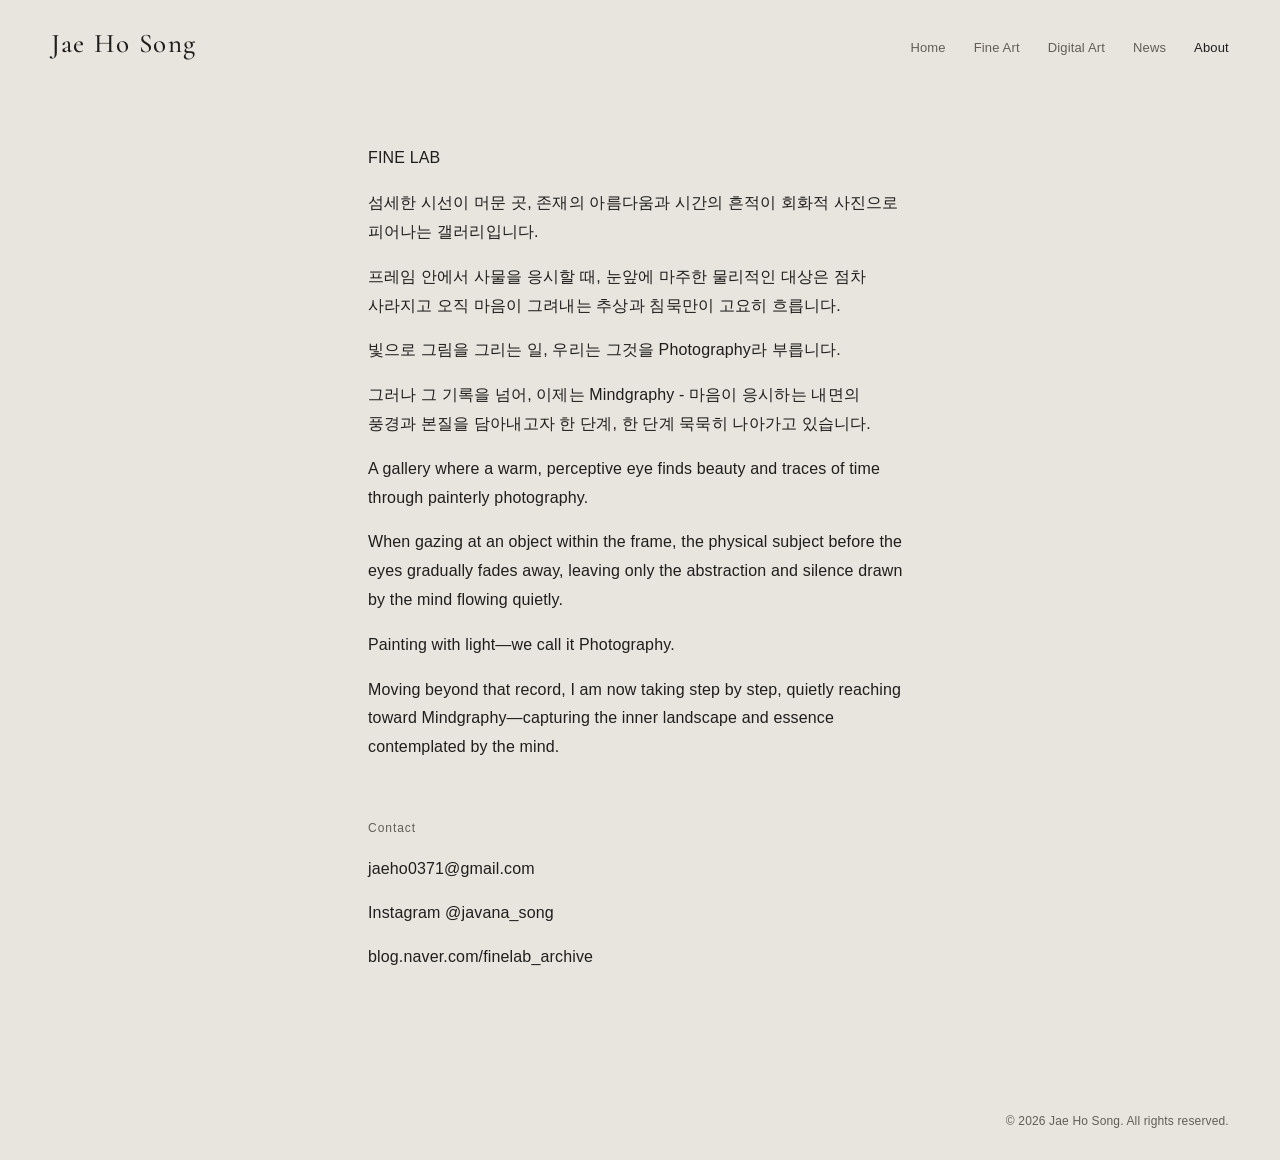
==== commit fabf1c89: "Site update 2026-11-16 11:07" ====
--- a/about/index.html
+++ b/about/index.html
@@ -4,17 +4,24 @@
 <meta charset="utf-8">
 <meta name="viewport" content="width=device-width, initial-scale=1">
 <title>About — Jae Ho Song</title>
-<meta name="description" content="FINE LAB 섬세한 시선이 머문 곳, 존재의 아름다움과 시간의 흔적이 회화적 사진으로 피어나는 갤러리입니다. A gallery where a warm, perceptive eye finds beauty and traces of time through painterly photogr…"><meta property="og:type" content="website">
+<meta name="description" content="FINE LAB 섬세한 시선이 머문 곳, 존재의 아름다움과 시간의 흔적이 회화적 사진으로 피어나는 갤러리입니다. 프레임 안에서 사물을 응시할 때, 눈앞에 마주한 물리적인 대상은 점차 사라지고 오직 마음이 그려내는 추상과 침묵만이 고요히 흐릅니다. 빛으로 그림을 그리는 일, 우리는 그것…"><meta property="og:type" content="website">
 <meta property="og:site_name" content="Jae Ho Song">
 <meta property="og:title" content="About — Jae Ho Song">
-<meta property="og:description" content="FINE LAB 섬세한 시선이 머문 곳, 존재의 아름다움과 시간의 흔적이 회화적 사진으로 피어나는 갤러리입니다. A gallery where a warm, perceptive eye finds beauty and traces of time through painterly photogr…"><meta property="og:locale" content="ko_KR">
+<meta property="og:description" content="FINE LAB 섬세한 시선이 머문 곳, 존재의 아름다움과 시간의 흔적이 회화적 사진으로 피어나는 갤러리입니다. 프레임 안에서 사물을 응시할 때, 눈앞에 마주한 물리적인 대상은 점차 사라지고 오직 마음이 그려내는 추상과 침묵만이 고요히 흐릅니다. 빛으로 그림을 그리는 일, 우리는 그것…"><meta property="og:locale" content="ko_KR">
+<link rel="canonical" href="https://jaeho0371-sys.github.io/about/">
+<meta property="og:url" content="https://jaeho0371-sys.github.io/about/">
+<meta property="og:image" content="https://jaeho0371-sys.github.io/images/share/site.jpg">
+<meta property="og:image:width" content="1200">
+<meta property="og:image:height" content="630">
+<meta property="og:image:alt" content="Work by Jae Ho Song">
+<meta name="twitter:card" content="summary_large_image">
 <link rel="icon" href="../favicon.ico" sizes="any">
 <link rel="icon" type="image/png" sizes="32x32" href="../static/favicon-32.png">
 <link rel="apple-touch-icon" href="../static/apple-touch-icon.png">
 <link rel="preconnect" href="https://fonts.googleapis.com">
 <link rel="preconnect" href="https://fonts.gstatic.com" crossorigin>
 <link rel="stylesheet" href="https://fonts.googleapis.com/css2?family=Cormorant+Garamond:wght@500&amp;text=Jae%20Ho%20Song&amp;display=swap">
-<link rel="stylesheet" href="../static/style.css?v=b709d45719">
+<link rel="stylesheet" href="../static/style.css?v=e9e0bede0c">
 </head>
 <body>
 <header class="site-header">
@@ -31,16 +38,23 @@
   <h1 class="page-title sr-only">About</h1>
 <div class="prose"><p>FINE LAB </p>
 <p>섬세한 시선이 머문 곳, 존재의 아름다움과 시간의 흔적이 회화적 사진으로 피어나는 갤러리입니다.</p>
-<p>A gallery where a warm, perceptive eye finds beauty and traces of time through painterly photography.</p></div>
+<p>프레임 안에서 사물을 응시할 때, 눈앞에 마주한 물리적인 대상은 점차 사라지고 오직 마음이 그려내는 추상과 침묵만이 고요히 흐릅니다.</p>
+<p>빛으로 그림을 그리는 일, 우리는 그것을 Photography라 부릅니다.</p>
+<p>그러나 그 기록을 넘어, 이제는 Mindgraphy - 마음이 응시하는 내면의 풍경과 본질을 담아내고자 한 단계, 한 단계 묵묵히 나아가고 있습니다.</p>
+<p>A gallery where a warm, perceptive eye finds beauty and traces of time through painterly photography.</p>
+<p>When gazing at an object within the frame, the physical subject before the eyes gradually fades away, leaving only the abstraction and silence drawn by the mind flowing quietly.</p>
+<p>Painting with light—we call it Photography.</p>
+<p>Moving beyond that record, I am now taking step by step, quietly reaching toward Mindgraphy—capturing the inner landscape and essence contemplated by the mind.</p></div>
 
   <section class="contact-block">
     <h2>Contact</h2>
-<p><a class="js-email" data-u="1730oheaj" data-d="moc.liamg">jaeho0371 [at] gmail [dot] com</a></p><p><a href="https://www.instagram.com/javana_song/">Instagram @javana_song</a></p>  </section>
+<p><a class="js-email" data-u="1730oheaj" data-d="moc.liamg">jaeho0371 [at] gmail [dot] com</a></p><p><a href="https://www.instagram.com/javana_song/">Instagram @javana_song</a></p><p><a href="https://blog.naver.com/finelab_archive">blog.naver.com/finelab_archive</a></p>  </section>
 </article>
 </main>
 <footer class="site-footer no-contact">
   <p>© 2026 Jae Ho Song. All rights reserved.</p>
 </footer>
-<script src="../static/gallery.js?v=767dd7b89a" defer></script>
+<script src="../static/gallery.js?v=62423c0c93" defer></script>
+<script data-goatcounter="https://jaehosong.goatcounter.com/count" async src="//gc.zgo.at/count.js"></script>
 </body>
 </html>
--- a/static/style.css
+++ b/static/style.css
@@ -252,20 +252,22 @@
 .site-header nav a:hover { color: var(--text); }
 .site-header nav a[aria-current="page"] { color: var(--text); }
 /* Phones (2026-11-13, operator request: About dropped to a second line): the menu takes its own
-   full-width line under the name and never wraps — the items are spread across the width, a
-   little smaller; on very narrow screens the line scrolls sideways instead of breaking. */
+   full-width line under the name and never wraps — right-aligned (spreading it edge to edge
+   looked loose), a little smaller; on very narrow screens the line scrolls sideways instead of
+   breaking. The first item's auto margin does the right alignment, because flex-end would cut
+   off the start of an overflowing line where it can't be scrolled to. */
 @media (max-width: 600px) {
   .site-header { row-gap: 14px; }
   .site-header nav {
     width: 100%;
     flex-wrap: nowrap;
-    justify-content: space-between;
-    gap: 0 14px;
+    gap: 0 18px;
     font-size: 12.5px;
     white-space: nowrap;
     overflow-x: auto;
     scrollbar-width: none;
   }
+  .site-header nav > :first-child { margin-left: auto; }
   .site-header nav::-webkit-scrollbar { display: none; }
 }
 
